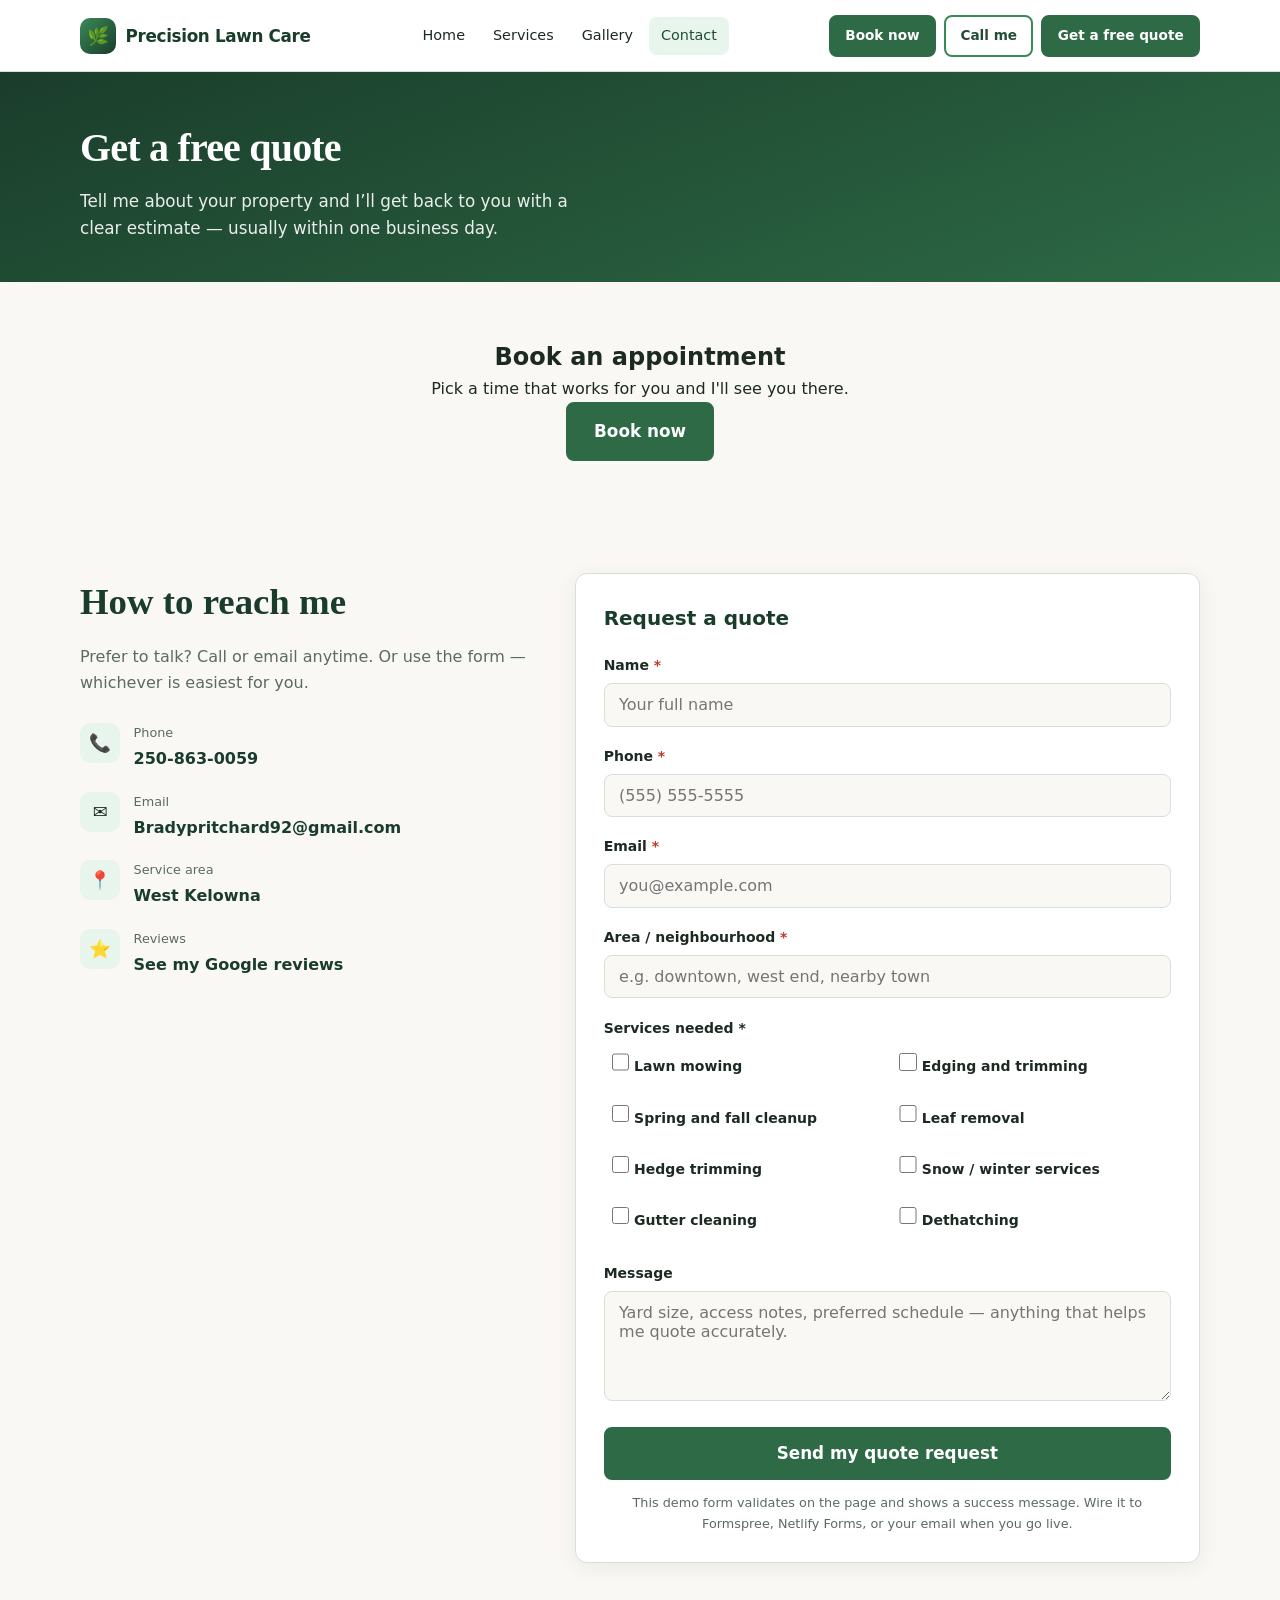
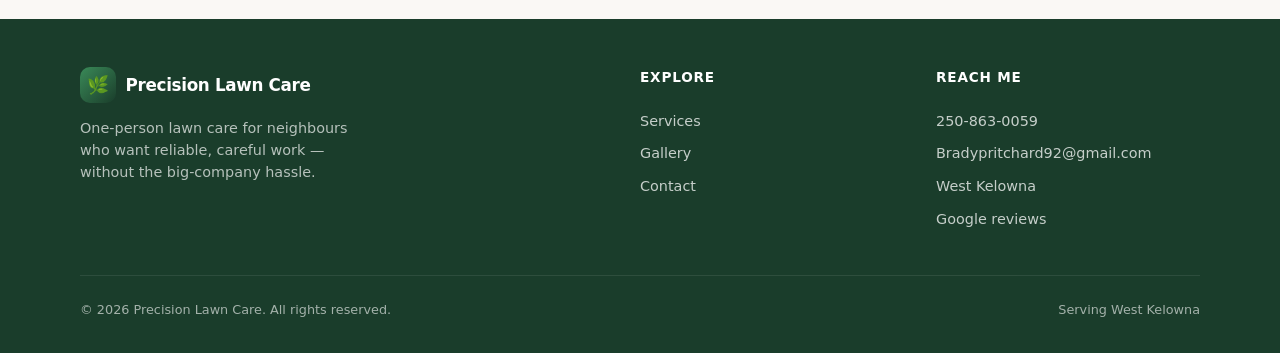
==== contact.html @ e1bf75f3 "Precision Lawn Care website" ====
<!DOCTYPE html>
<html lang="en-CA">
<head>
  <meta charset="UTF-8">
  <meta name="viewport" content="width=device-width, initial-scale=1">
  <meta name="description" content="Request a free lawn care quote from Precision Lawn Care. Call, email, or fill out the form — I reply promptly.">
  <title>Contact | Precision Lawn Care</title>
  <link rel="stylesheet" href="css/styles.css?v=3">
</head>
<body>
  <a class="skip-link" href="#main">Skip to content</a>

  <header class="site-header">
    <div class="container header-inner">
      <a href="index.html" class="logo" aria-label="Precision Lawn Care home">
        <span class="logo-mark" aria-hidden="true">🌿</span>
        Precision Lawn Care
      </a>
      <nav class="nav-desktop" aria-label="Primary">
        <a href="index.html">Home</a>
        <a href="services.html">Services</a>
        <a href="gallery.html">Gallery</a>
        <a href="contact.html" aria-current="page">Contact</a>
      </nav>
      <div class="header-actions">
        <a href="https://cal.com/brady-pritchard-fwduwt/lawncare-booking" target="_blank" rel="noopener noreferrer" class="btn btn-primary btn-sm book-now">Book now</a>
                <a href="tel:+12508630059" class="btn btn-secondary btn-sm">Call me</a>
        <a href="contact.html" class="btn btn-primary btn-sm">Get a free quote</a>
      </div>
      <button class="nav-toggle" type="button" aria-expanded="false" aria-controls="mobile-nav" aria-label="Open menu">
        <span></span><span></span><span></span>
      </button>
    </div>
    <nav id="mobile-nav" class="nav-mobile" aria-label="Mobile">
      <a href="index.html">Home</a>
      <a href="services.html">Services</a>
      <a href="gallery.html">Gallery</a>
      <a href="contact.html" aria-current="page">Contact</a>
    </nav>
  </header>

  <main id="main">
    <section class="page-hero">
      <div class="container">
        <h1>Get a free quote</h1>
        <p>Tell me about your property and I’ll get back to you with a clear estimate — usually within one business day.</p>
      </div>
    </section>

    <section class="section" id="book-now">
      <div class="container text-center">
        <h2>Book an appointment</h2>
        <p>Pick a time that works for you and I'll see you there.</p>
        <a href="https://cal.com/brady-pritchard-fwduwt/lawncare-booking" target="_blank" rel="noopener noreferrer" class="btn btn-primary btn-lg book-now">Book now</a>
      </div>
    </section>


    <section class="section">
      <div class="container">
        <div class="contact-layout">

          <aside class="contact-info">
            <h1>How to reach me</h1>
            <p>Prefer to talk? Call or email anytime. Or use the form — whichever is easiest for you.</p>

            <div class="contact-detail">
              <div class="contact-detail-icon" aria-hidden="true">📞</div>
              <div>
                <strong>Phone</strong>
                <a href="tel:+12508630059">250-863-0059</a>
              </div>
            </div>
            <div class="contact-detail">
              <div class="contact-detail-icon" aria-hidden="true">✉️</div>
              <div>
                <strong>Email</strong>
                <a href="mailto:Bradypritchard92@gmail.com">Bradypritchard92@gmail.com</a>
              </div>
            </div>
            <div class="contact-detail">
              <div class="contact-detail-icon" aria-hidden="true">📍</div>
              <div>
                <strong>Service area</strong>
                <span>West Kelowna</span>
              </div>
            </div>
            <div class="contact-detail">
              <div class="contact-detail-icon" aria-hidden="true">⭐</div>
              <div>
                <strong>Reviews</strong>
                <a href="https://share.google/43t8ysO9PD0ju9nMb" target="_blank" rel="noopener noreferrer">See my Google reviews</a>
              </div>
            </div>
          </aside>

          <div class="form-card">
            <div class="form-fields">
              <h2>Request a quote</h2>
              <form id="quote-form" action="#" method="post" novalidate>
                <div class="form-group">
                  <label for="name">Name <span class="req" aria-hidden="true">*</span></label>
                  <input type="text" id="name" name="name" autocomplete="name" required placeholder="Your full name">
                  <p class="error-msg" role="alert"></p>
                </div>
                <div class="form-group">
                  <label for="phone">Phone <span class="req" aria-hidden="true">*</span></label>
                  <input type="tel" id="phone" name="phone" autocomplete="tel" required placeholder="(555) 555-5555">
                  <p class="error-msg" role="alert"></p>
                </div>
                <div class="form-group">
                  <label for="email">Email <span class="req" aria-hidden="true">*</span></label>
                  <input type="email" id="email" name="email" autocomplete="email" required placeholder="you@example.com">
                  <p class="error-msg" role="alert"></p>
                </div>
                <div class="form-group">
                  <label for="area">Area / neighbourhood <span class="req" aria-hidden="true">*</span></label>
                  <input type="text" id="area" name="area" required placeholder="e.g. downtown, west end, nearby town">
                  <p class="error-msg" role="alert"></p>
                </div>
                <div class="form-group services-checkboxes">
                  <span class="label-like" id="services-label" style="display:block;font-size:0.875rem;font-weight:600;margin-bottom:0.5rem">Services needed <span class="req" aria-hidden="true">*</span></span>
                  <div class="checkbox-group" role="group" aria-labelledby="services-label">
                    <label class="checkbox-item"><input type="checkbox" name="services" value="Lawn mowing"> Lawn mowing</label>
                    <label class="checkbox-item"><input type="checkbox" name="services" value="Edging and trimming"> Edging and trimming</label>
                    <label class="checkbox-item"><input type="checkbox" name="services" value="Spring and fall cleanup"> Spring and fall cleanup</label>
                    <label class="checkbox-item"><input type="checkbox" name="services" value="Leaf removal"> Leaf removal</label>
                    <label class="checkbox-item"><input type="checkbox" name="services" value="Hedge trimming"> Hedge trimming</label>
                    <label class="checkbox-item"><input type="checkbox" name="services" value="Snow/winter services"> Snow / winter services</label>
                    <label class="checkbox-item"><input type="checkbox" name="services" value="Gutter cleaning"> Gutter cleaning</label>
                    <label class="checkbox-item"><input type="checkbox" name="services" value="Dethatching"> Dethatching</label>
                  </div>
                  <p class="error-msg" role="alert"></p>
                </div>
                <div class="form-group">
                  <label for="message">Message</label>
                  <textarea id="message" name="message" placeholder="Yard size, access notes, preferred schedule — anything that helps me quote accurately."></textarea>
                </div>
                <button type="submit" class="btn btn-primary btn-lg" style="width:100%">Send my quote request</button>
                <p style="font-size:0.8rem;color:var(--text-muted);margin-top:0.85rem;text-align:center">
                  This demo form validates on the page and shows a success message. Wire it to Formspree, Netlify Forms, or your email when you go live.
                </p>
              </form>
            </div>
            <div class="form-success" tabindex="-1" role="status" aria-live="polite">
              <div class="form-success-icon" aria-hidden="true">✓</div>
              <h3>Thanks — I’ve got your request</h3>
              <p>I’ll review the details and get back to you soon. If it’s urgent, call me at 250-863-0059.</p>
              <button type="button" id="form-reset" class="btn btn-secondary">Send another request</button>
            </div>
          </div>

        </div>
      </div>
    </section>
  </main>

  <footer class="site-footer">
    <div class="container">
      <div class="footer-grid">
        <div class="footer-brand">
          <a href="index.html" class="logo">
            <span class="logo-mark" aria-hidden="true">🌿</span>
            Precision Lawn Care
          </a>
          <p>One-person lawn care for neighbours who want reliable, careful work — without the big-company hassle.</p>
        </div>
        <div class="footer-col">
          <h4>Explore</h4>
          <a href="services.html">Services</a>
          <a href="gallery.html">Gallery</a>
          <a href="contact.html">Contact</a>
        </div>
        <div class="footer-col">
          <h4>Reach me</h4>
          <a href="tel:+12508630059">250-863-0059</a>
          <a href="mailto:Bradypritchard92@gmail.com">Bradypritchard92@gmail.com</a>
          <span>West Kelowna</span>
          <a href="https://share.google/43t8ysO9PD0ju9nMb" target="_blank" rel="noopener noreferrer">Google reviews</a>
        </div>
      </div>
      <div class="footer-bottom">
        <span>© 2026 Precision Lawn Care. All rights reserved.</span>
        <span>Serving West Kelowna</span>
      </div>
    </div>
  </footer>

  <div class="mobile-cta" role="region" aria-label="Quick actions">
    <a href="tel:+12508630059" class="btn btn-secondary">Call me</a>
    <a href="contact.html" class="btn btn-primary">Get a quote</a>
  </div>

  <script src="js/main.js"></script>
</body>
</html>
---- css/styles.css ----
/* Precision Lawn Care — modern green/earth, mobile-first */
:root {
  --green-900: #1a3d2b;
  --green-800: #234d36;
  --green-700: #2d6a45;
  --green-600: #3a8a58;
  --green-500: #4a9d68;
  --green-100: #e8f5ec;
  --green-50: #f3faf5;
  --earth-700: #6b5344;
  --earth-500: #8b7355;
  --earth-200: #e8e0d5;
  --earth-100: #f5f1eb;
  --cream: #faf8f5;
  --white: #ffffff;
  --text: #1c2a22;
  --text-muted: #5a6b60;
  --border: #d4e0d8;
  --shadow: 0 4px 20px rgba(26, 61, 43, 0.08);
  --shadow-lg: 0 12px 40px rgba(26, 61, 43, 0.12);
  --radius: 12px;
  --radius-sm: 8px;
  --header-h: 72px;
  --cta-bar-h: 64px;
  --font: "Segoe UI", system-ui, -apple-system, BlinkMacSystemFont, sans-serif;
  --font-display: Georgia, "Times New Roman", serif;
  --transition: 0.2s ease;
}

*, *::before, *::after { box-sizing: border-box; margin: 0; padding: 0; }

html { scroll-behavior: smooth; }

body {
  font-family: var(--font);
  color: var(--text);
  background: var(--cream);
  line-height: 1.6;
  padding-bottom: var(--cta-bar-h);
  -webkit-font-smoothing: antialiased;
}

img { max-width: 100%; height: auto; display: block; }
a { color: var(--green-700); text-decoration: none; transition: color var(--transition); }
a:hover { color: var(--green-900); }
a:focus-visible, button:focus-visible, input:focus-visible, textarea:focus-visible, select:focus-visible {
  outline: 3px solid var(--green-500);
  outline-offset: 2px;
}

.container {
  width: min(1120px, 100% - 2rem);
  margin-inline: auto;
}

/* —— Header —— */
.site-header {
  position: sticky;
  top: 0;
  z-index: 100;
  background: rgba(255, 255, 255, 0.95);
  backdrop-filter: blur(10px);
  border-bottom: 1px solid var(--border);
  height: var(--header-h);
}

.header-inner {
  display: flex;
  align-items: center;
  justify-content: space-between;
  height: var(--header-h);
  gap: 1rem;
}

.logo {
  display: flex;
  align-items: center;
  gap: 0.6rem;
  color: var(--green-900);
  font-weight: 700;
  font-size: 1.05rem;
  letter-spacing: -0.02em;
}
.logo:hover { color: var(--green-700); }
.logo-mark {
  width: 36px;
  height: 36px;
  background: linear-gradient(135deg, var(--green-600), var(--green-900));
  border-radius: 10px;
  display: grid;
  place-items: center;
  color: white;
  font-size: 1.1rem;
  flex-shrink: 0;
}

.nav-desktop {
  display: none;
  align-items: center;
  gap: 0.25rem;
}
.nav-desktop a {
  color: var(--text);
  font-size: 0.9rem;
  font-weight: 500;
  padding: 0.45rem 0.75rem;
  border-radius: var(--radius-sm);
}
.nav-desktop a:hover,
.nav-desktop a[aria-current="page"] {
  background: var(--green-100);
  color: var(--green-800);
}

.header-actions {
  display: none;
  align-items: center;
  gap: 0.5rem;
}

.nav-toggle {
  display: flex;
  flex-direction: column;
  justify-content: center;
  gap: 5px;
  width: 44px;
  height: 44px;
  border: none;
  background: transparent;
  cursor: pointer;
  padding: 10px;
  border-radius: var(--radius-sm);
}
.nav-toggle span {
  display: block;
  height: 2px;
  background: var(--green-900);
  border-radius: 1px;
  transition: var(--transition);
}
.nav-toggle[aria-expanded="true"] span:nth-child(1) {
  transform: translateY(7px) rotate(45deg);
}
.nav-toggle[aria-expanded="true"] span:nth-child(2) { opacity: 0; }
.nav-toggle[aria-expanded="true"] span:nth-child(3) {
  transform: translateY(-7px) rotate(-45deg);
}

.nav-mobile {
  display: none;
  position: absolute;
  top: var(--header-h);
  left: 0;
  right: 0;
  background: var(--white);
  border-bottom: 1px solid var(--border);
  padding: 1rem;
  box-shadow: var(--shadow);
}
.nav-mobile.is-open { display: block; }
.nav-mobile a {
  display: block;
  padding: 0.85rem 1rem;
  color: var(--text);
  font-weight: 500;
  border-radius: var(--radius-sm);
}
.nav-mobile a:hover,
.nav-mobile a[aria-current="page"] {
  background: var(--green-100);
  color: var(--green-800);
}

@media (min-width: 900px) {
  .nav-desktop, .header-actions { display: flex; }
  .nav-toggle { display: none; }
  .nav-mobile { display: none !important; }
}

/* —— Buttons —— */
.btn {
  display: inline-flex;
  align-items: center;
  justify-content: center;
  gap: 0.4rem;
  padding: 0.7rem 1.25rem;
  font-size: 0.95rem;
  font-weight: 600;
  font-family: inherit;
  border-radius: var(--radius-sm);
  border: 2px solid transparent;
  cursor: pointer;
  transition: background var(--transition), color var(--transition), border-color var(--transition), transform var(--transition);
  text-decoration: none;
  white-space: nowrap;
}
.btn:active { transform: scale(0.98); }
.btn-primary {
  background: var(--green-700);
  color: white;
  border-color: var(--green-700);
}
.btn-primary:hover { background: var(--green-900); border-color: var(--green-900); color: white; }
.btn-secondary {
  background: transparent;
  color: var(--green-800);
  border-color: var(--green-600);
}
.btn-secondary:hover { background: var(--green-100); color: var(--green-900); }
.btn-ghost {
  background: rgba(255,255,255,0.15);
  color: white;
  border-color: rgba(255,255,255,0.4);
}
.btn-ghost:hover { background: rgba(255,255,255,0.25); color: white; }
.btn-lg { padding: 0.9rem 1.6rem; font-size: 1.05rem; }
.btn-sm { padding: 0.5rem 0.9rem; font-size: 0.85rem; }

/* —— Mobile sticky CTA —— */
.mobile-cta {
  position: fixed;
  bottom: 0;
  left: 0;
  right: 0;
  z-index: 99;
  display: flex;
  gap: 0.5rem;
  padding: 0.65rem 1rem;
  background: var(--white);
  border-top: 1px solid var(--border);
  box-shadow: 0 -4px 20px rgba(26, 61, 43, 0.1);
  height: var(--cta-bar-h);
}
.mobile-cta .btn { flex: 1; }
@media (min-width: 900px) {
  .mobile-cta { display: none; }
  body { padding-bottom: 0; }
}

/* —— Hero —— */
.hero {
  background: linear-gradient(160deg, var(--green-900) 0%, var(--green-700) 55%, var(--green-600) 100%);
  color: white;
  padding: 3.5rem 0 4rem;
  position: relative;
  overflow: hidden;
}
.hero::after {
  content: "";
  position: absolute;
  bottom: -40px;
  right: -40px;
  width: 280px;
  height: 280px;
  background: rgba(255,255,255,0.04);
  border-radius: 50%;
}
.hero-inner { position: relative; z-index: 1; max-width: 640px; }
.hero-badge {
  display: inline-block;
  background: rgba(255,255,255,0.15);
  padding: 0.35rem 0.85rem;
  border-radius: 999px;
  font-size: 0.8rem;
  font-weight: 600;
  letter-spacing: 0.02em;
  margin-bottom: 1.25rem;
}
.hero h1 {
  font-family: var(--font-display);
  font-size: clamp(2rem, 5vw, 3rem);
  font-weight: 700;
  line-height: 1.2;
  margin-bottom: 1rem;
  letter-spacing: -0.02em;
}
.hero p {
  font-size: 1.1rem;
  opacity: 0.92;
  margin-bottom: 1.75rem;
  max-width: 520px;
}
.hero-actions {
  display: flex;
  flex-wrap: wrap;
  gap: 0.75rem;
}

/* —— Sections —— */
.section { padding: 3.5rem 0; }
.section-alt { background: var(--white); }
.section-earth { background: var(--earth-100); }
.section-header {
  text-align: center;
  max-width: 560px;
  margin: 0 auto 2.5rem;
}
.section-header h2 {
  font-family: var(--font-display);
  font-size: clamp(1.6rem, 3vw, 2.1rem);
  color: var(--green-900);
  margin-bottom: 0.6rem;
  letter-spacing: -0.02em;
}
.section-header p { color: var(--text-muted); font-size: 1.05rem; }
.section-label {
  display: block;
  font-size: 0.75rem;
  font-weight: 700;
  text-transform: uppercase;
  letter-spacing: 0.08em;
  color: var(--green-600);
  margin-bottom: 0.5rem;
}

/* —— Service cards —— */
.services-grid {
  display: grid;
  grid-template-columns: 1fr;
  gap: 1.25rem;
}
@media (min-width: 600px) {
  .services-grid { grid-template-columns: repeat(2, 1fr); }
}
@media (min-width: 900px) {
  .services-grid { grid-template-columns: repeat(4, 1fr); }
}

.service-card {
  background: var(--white);
  border: 1px solid var(--border);
  border-radius: var(--radius);
  padding: 1.5rem;
  transition: box-shadow var(--transition), transform var(--transition);
}
.service-card:hover {
  box-shadow: var(--shadow);
  transform: translateY(-2px);
}
.service-icon {
  width: 48px;
  height: 48px;
  background: var(--green-100);
  border-radius: 12px;
  display: grid;
  place-items: center;
  font-size: 1.4rem;
  margin-bottom: 1rem;
}
.service-card h3 {
  font-size: 1.05rem;
  color: var(--green-900);
  margin-bottom: 0.4rem;
}
.service-card p {
  font-size: 0.9rem;
  color: var(--text-muted);
  line-height: 1.55;
}
.service-card a.card-link {
  display: inline-block;
  margin-top: 0.85rem;
  font-size: 0.875rem;
  font-weight: 600;
}

/* Service detail pages sections */
.service-detail {
  display: grid;
  gap: 2rem;
  margin-bottom: 2.5rem;
  padding-bottom: 2.5rem;
  border-bottom: 1px solid var(--border);
}
.service-detail:last-of-type { border-bottom: none; margin-bottom: 0; }
.service-detail-icon {
  width: 56px;
  height: 56px;
  background: var(--green-100);
  border-radius: 14px;
  display: grid;
  place-items: center;
  font-size: 1.6rem;
  margin-bottom: 0.75rem;
}
.service-detail h2 {
  font-family: var(--font-display);
  font-size: 1.5rem;
  color: var(--green-900);
  margin-bottom: 0.6rem;
}
.service-detail p { color: var(--text-muted); margin-bottom: 0.75rem; }
.service-detail ul {
  list-style: none;
  display: grid;
  gap: 0.4rem;
}
.service-detail li {
  padding-left: 1.4rem;
  position: relative;
  color: var(--text);
  font-size: 0.95rem;
}
.service-detail li::before {
  content: "✓";
  position: absolute;
  left: 0;
  color: var(--green-600);
  font-weight: 700;
}

@media (min-width: 700px) {
  .service-detail {
    grid-template-columns: 1fr 1fr;
    align-items: start;
    gap: 3rem;
  }
  .service-detail:nth-child(even) .service-detail-body { order: -1; }
}

/* —— Reviews —— */
.reviews-strip {
  display: grid;
  gap: 1.25rem;
}
@media (min-width: 700px) {
  .reviews-strip { grid-template-columns: repeat(3, 1fr); }
}
.review-card {
  background: var(--white);
  border: 1px solid var(--border);
  border-radius: var(--radius);
  padding: 1.5rem;
}
.review-stars {
  color: #d4a017;
  letter-spacing: 2px;
  margin-bottom: 0.75rem;
  font-size: 0.95rem;
}
.review-card blockquote {
  font-size: 0.95rem;
  color: var(--text);
  margin-bottom: 1rem;
  font-style: italic;
  line-height: 1.55;
}
.review-author {
  font-size: 0.85rem;
  font-weight: 600;
  color: var(--green-800);
}
.review-meta {
  font-size: 0.8rem;
  color: var(--text-muted);
  font-weight: 400;
}

/* —— Photo strip —— */
.photo-strip {
  display: grid;
  grid-template-columns: repeat(2, 1fr);
  gap: 0.75rem;
}
@media (min-width: 700px) {
  .photo-strip { grid-template-columns: repeat(4, 1fr); }
}
.photo-strip-item {
  display: block;
  aspect-ratio: 4/3;
  border-radius: var(--radius);
  overflow: hidden;
  border: 1px solid var(--border);
  background: var(--earth-100);
}
.photo-strip-item img {
  width: 100%;
  height: 100%;
  object-fit: cover;
  display: block;
  transition: transform 0.25s ease;
}
.photo-strip-item:hover img {
  transform: scale(1.03);
}

/* —— CTA banner —— */
.cta-banner {
  background: linear-gradient(135deg, var(--green-800), var(--green-600));
  color: white;
  border-radius: var(--radius);
  padding: 2.5rem 2rem;
  text-align: center;
}
.cta-banner h2 {
  font-family: var(--font-display);
  font-size: clamp(1.4rem, 3vw, 1.9rem);
  margin-bottom: 0.6rem;
}
.cta-banner p {
  opacity: 0.9;
  margin-bottom: 1.5rem;
  max-width: 440px;
  margin-inline: auto;
}
.cta-banner .hero-actions { justify-content: center; }

/* —— Pricing —— */
.pricing-grid {
  display: grid;
  gap: 1.25rem;
}
@media (min-width: 600px) {
  .pricing-grid { grid-template-columns: repeat(2, 1fr); }
}
@media (min-width: 900px) {
  .pricing-grid { grid-template-columns: repeat(3, 1fr); }
}
.price-card {
  background: var(--white);
  border: 1px solid var(--border);
  border-radius: var(--radius);
  padding: 1.75rem;
  display: flex;
  flex-direction: column;
}
.price-card.featured {
  border-color: var(--green-600);
  box-shadow: var(--shadow);
  position: relative;
}
.price-card.featured::before {
  content: "Most requested";
  position: absolute;
  top: -0.65rem;
  left: 1.25rem;
  background: var(--green-700);
  color: white;
  font-size: 0.7rem;
  font-weight: 700;
  padding: 0.25rem 0.65rem;
  border-radius: 999px;
  text-transform: uppercase;
  letter-spacing: 0.04em;
}
.price-card h3 {
  font-size: 1.1rem;
  color: var(--green-900);
  margin-bottom: 0.35rem;
}
.price-card .price-note {
  font-size: 0.8rem;
  color: var(--text-muted);
  margin-bottom: 1rem;
}
.price-amount {
  font-size: 2rem;
  font-weight: 700;
  color: var(--green-800);
  margin-bottom: 0.25rem;
}
.price-amount span {
  font-size: 0.9rem;
  font-weight: 500;
  color: var(--text-muted);
}
.price-card ul {
  list-style: none;
  margin: 1.25rem 0 1.5rem;
  flex: 1;
}
.price-card li {
  font-size: 0.9rem;
  padding: 0.35rem 0;
  padding-left: 1.3rem;
  position: relative;
  color: var(--text);
}
.price-card li::before {
  content: "·";
  position: absolute;
  left: 0.35rem;
  color: var(--green-600);
  font-weight: 700;
  font-size: 1.2rem;
  line-height: 1;
}
.pricing-disclaimer {
  text-align: center;
  font-size: 0.875rem;
  color: var(--text-muted);
  max-width: 640px;
  margin: 2rem auto 0;
  padding: 1rem 1.25rem;
  background: var(--earth-100);
  border-radius: var(--radius-sm);
}

/* —— Gallery —— */
.gallery-grid {
  display: grid;
  grid-template-columns: 1fr;
  gap: 1rem;
}
@media (min-width: 500px) {
  .gallery-grid { grid-template-columns: repeat(2, 1fr); }
}
@media (min-width: 900px) {
  .gallery-grid { grid-template-columns: repeat(3, 1fr); }
}
.gallery-item {
  display: block;
  aspect-ratio: 4/3;
  border-radius: var(--radius);
  overflow: hidden;
  border: 1px solid var(--border);
  background: var(--earth-100);
}
.gallery-item img {
  width: 100%;
  height: 100%;
  object-fit: cover;
  display: block;
  transition: transform 0.25s ease;
}
.gallery-item:hover img {
  transform: scale(1.03);
}
.gallery-more {
  margin-top: 1.75rem;
}

/* —— About —— */
.about-layout {
  display: grid;
  gap: 2.5rem;
  align-items: center;
}
@media (min-width: 800px) {
  .about-layout { grid-template-columns: 1fr 1.2fr; gap: 3.5rem; }
}
.about-portrait {
  aspect-ratio: 4/5;
  border-radius: var(--radius);
  background: linear-gradient(160deg, var(--green-700), var(--earth-500));
  display: grid;
  place-items: center;
  color: white;
  text-align: center;
  padding: 2rem;
}
.about-portrait .portrait-icon { font-size: 4rem; margin-bottom: 1rem; }
.about-portrait p { font-size: 0.9rem; opacity: 0.85; }
.about-content h1 {
  font-family: var(--font-display);
  font-size: clamp(1.8rem, 3vw, 2.4rem);
  color: var(--green-900);
  margin-bottom: 1rem;
}
.about-content p {
  color: var(--text-muted);
  margin-bottom: 1rem;
  font-size: 1.05rem;
}
.about-values {
  display: grid;
  gap: 1rem;
  margin-top: 1.75rem;
}
@media (min-width: 500px) {
  .about-values { grid-template-columns: repeat(3, 1fr); }
}
.value-item {
  background: var(--green-50);
  border-radius: var(--radius-sm);
  padding: 1.1rem;
}
.value-item strong {
  display: block;
  color: var(--green-900);
  font-size: 0.9rem;
  margin-bottom: 0.25rem;
}
.value-item span {
  font-size: 0.8rem;
  color: var(--text-muted);
}

/* —— Contact / Form —— */
.contact-layout {
  display: grid;
  gap: 2.5rem;
}
@media (min-width: 800px) {
  .contact-layout { grid-template-columns: 1fr 1.4fr; gap: 3rem; }
}
.contact-info h1 {
  font-family: var(--font-display);
  font-size: clamp(1.8rem, 3vw, 2.3rem);
  color: var(--green-900);
  margin-bottom: 0.75rem;
}
.contact-info > p {
  color: var(--text-muted);
  margin-bottom: 1.75rem;
}
.contact-detail {
  display: flex;
  gap: 0.85rem;
  margin-bottom: 1.25rem;
  align-items: flex-start;
}
.contact-detail-icon {
  width: 40px;
  height: 40px;
  background: var(--green-100);
  border-radius: 10px;
  display: grid;
  place-items: center;
  flex-shrink: 0;
  font-size: 1.1rem;
}
.contact-detail strong {
  display: block;
  font-size: 0.8rem;
  color: var(--text-muted);
  font-weight: 500;
  margin-bottom: 0.15rem;
}
.contact-detail a, .contact-detail span {
  font-weight: 600;
  color: var(--green-900);
  font-size: 1rem;
}

.form-card {
  background: var(--white);
  border: 1px solid var(--border);
  border-radius: var(--radius);
  padding: 1.75rem;
  box-shadow: var(--shadow);
}
.form-card h2 {
  font-size: 1.25rem;
  color: var(--green-900);
  margin-bottom: 1.25rem;
}
.form-group { margin-bottom: 1.15rem; }
.form-group label {
  display: block;
  font-size: 0.875rem;
  font-weight: 600;
  color: var(--text);
  margin-bottom: 0.4rem;
}
.form-group label .req { color: #c0392b; }
.form-group input,
.form-group textarea,
.form-group select {
  width: 100%;
  padding: 0.7rem 0.9rem;
  font-size: 1rem;
  font-family: inherit;
  border: 1.5px solid var(--border);
  border-radius: var(--radius-sm);
  background: var(--cream);
  color: var(--text);
  transition: border-color var(--transition), background var(--transition);
}
.form-group input:hover,
.form-group textarea:hover {
  border-color: var(--green-500);
}
.form-group input:focus,
.form-group textarea:focus {
  border-color: var(--green-600);
  background: white;
  outline: none;
  box-shadow: 0 0 0 3px rgba(74, 157, 104, 0.2);
}
.form-group textarea { min-height: 110px; resize: vertical; }
.form-group .error-msg {
  display: none;
  font-size: 0.8rem;
  color: #c0392b;
  margin-top: 0.35rem;
}
.form-group.has-error input,
.form-group.has-error textarea {
  border-color: #c0392b;
}
.form-group.has-error .error-msg { display: block; }

.checkbox-group {
  display: grid;
  grid-template-columns: 1fr;
  gap: 0.5rem;
}
@media (min-width: 500px) {
  .checkbox-group { grid-template-columns: 1fr 1fr; }
}
.checkbox-item {
  display: flex;
  align-items: center;
  gap: 0.55rem;
  font-size: 0.9rem;
  font-weight: 400;
  cursor: pointer;
  padding: 0.4rem 0.5rem;
  border-radius: 6px;
}
.checkbox-item:hover { background: var(--green-50); }
.checkbox-item input {
  width: 1.1rem;
  height: 1.1rem;
  accent-color: var(--green-700);
  cursor: pointer;
  flex-shrink: 0;
}

.form-success {
  display: none;
  text-align: center;
  padding: 2.5rem 1.5rem;
}
.form-success.is-visible { display: block; }
.form-card.is-submitted .form-fields { display: none; }
.form-success-icon {
  width: 64px;
  height: 64px;
  background: var(--green-100);
  border-radius: 50%;
  display: grid;
  place-items: center;
  margin: 0 auto 1.25rem;
  font-size: 1.75rem;
  color: var(--green-700);
}
.form-success h3 {
  color: var(--green-900);
  margin-bottom: 0.5rem;
  font-size: 1.3rem;
}
.form-success p { color: var(--text-muted); margin-bottom: 1.5rem; }

/* —— Page hero (inner pages) —— */
.page-hero {
  background: linear-gradient(160deg, var(--green-900), var(--green-700));
  color: white;
  padding: 2.75rem 0 2.5rem;
}
.page-hero h1 {
  font-family: var(--font-display);
  font-size: clamp(1.8rem, 4vw, 2.5rem);
  margin-bottom: 0.5rem;
  letter-spacing: -0.02em;
}
.page-hero p {
  opacity: 0.9;
  font-size: 1.05rem;
  max-width: 520px;
}

/* —— Footer —— */
.site-footer {
  background: var(--green-900);
  color: rgba(255,255,255,0.85);
  padding: 3rem 0 2rem;
  margin-top: 0;
}
.footer-grid {
  display: grid;
  gap: 2rem;
  margin-bottom: 2.5rem;
}
@media (min-width: 600px) {
  .footer-grid { grid-template-columns: 2fr 1fr 1fr; }
}
.footer-brand .logo { color: white; margin-bottom: 0.85rem; }
.footer-brand .logo:hover { color: var(--green-100); }
.footer-brand p {
  font-size: 0.9rem;
  line-height: 1.55;
  max-width: 280px;
  opacity: 0.8;
}
.footer-col h4 {
  color: white;
  font-size: 0.85rem;
  text-transform: uppercase;
  letter-spacing: 0.06em;
  margin-bottom: 1rem;
}
.footer-col a, .footer-col span {
  display: block;
  color: rgba(255,255,255,0.75);
  font-size: 0.9rem;
  padding: 0.3rem 0;
}
.footer-col a:hover { color: white; }
.footer-bottom {
  border-top: 1px solid rgba(255,255,255,0.12);
  padding-top: 1.5rem;
  display: flex;
  flex-wrap: wrap;
  gap: 0.75rem;
  justify-content: space-between;
  font-size: 0.8rem;
  opacity: 0.7;
}

/* —— Utilities —— */
.text-center { text-align: center; }
.mt-2 { margin-top: 2rem; }
.sr-only {
  position: absolute;
  width: 1px;
  height: 1px;
  padding: 0;
  margin: -1px;
  overflow: hidden;
  clip: rect(0,0,0,0);
  border: 0;
}

/* Skip link */
.skip-link {
  position: absolute;
  top: -100%;
  left: 1rem;
  background: var(--green-900);
  color: white;
  padding: 0.75rem 1.25rem;
  z-index: 200;
  border-radius: var(--radius-sm);
  font-weight: 600;
}
.skip-link:focus { top: 1rem; }

/* Book now button in hero: high-contrast on green */
.hero .book-now, .hero .btn-primary { background:#ffffff; color:#1f4d2b; border:2px solid #ffffff; }
.hero .book-now:hover, .hero .book-now:focus-visible, .hero .btn-primary:hover, .hero .btn-primary:focus-visible { background:#f1f7ef; color:#173a20; }
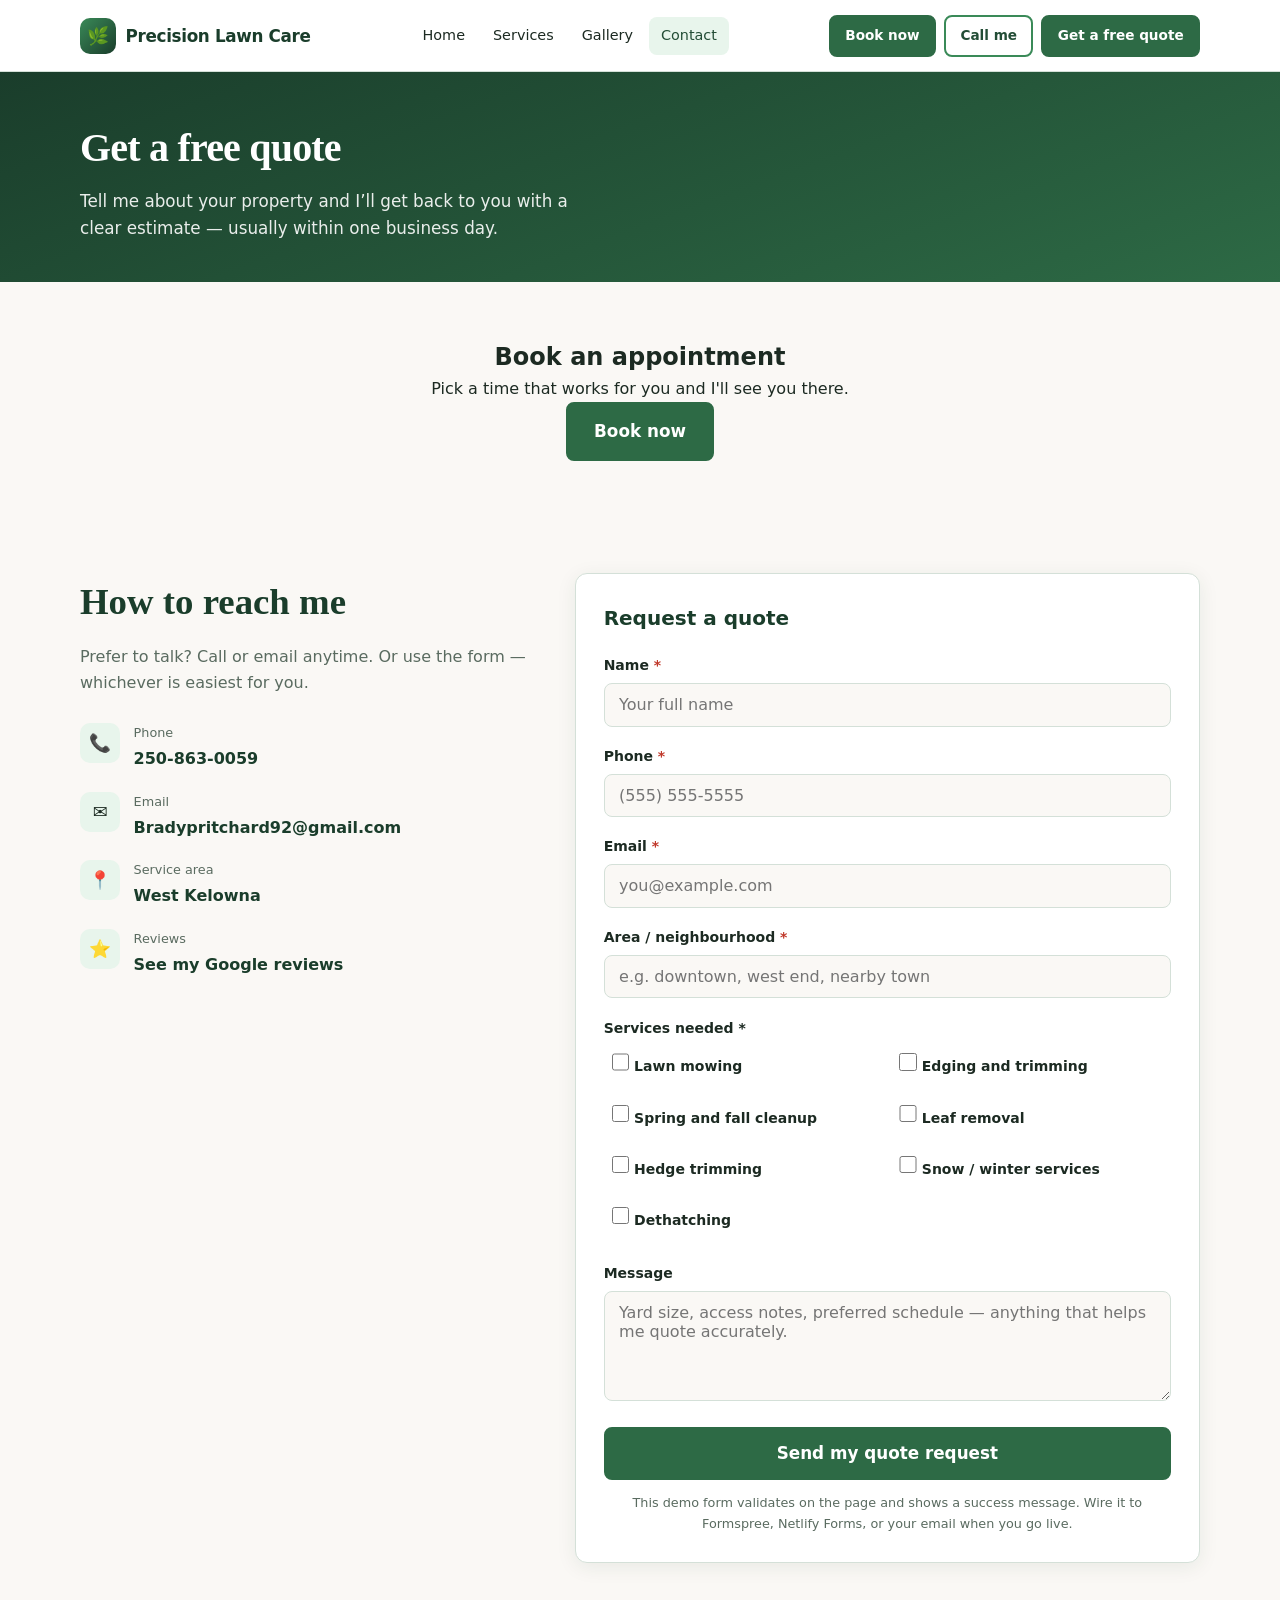
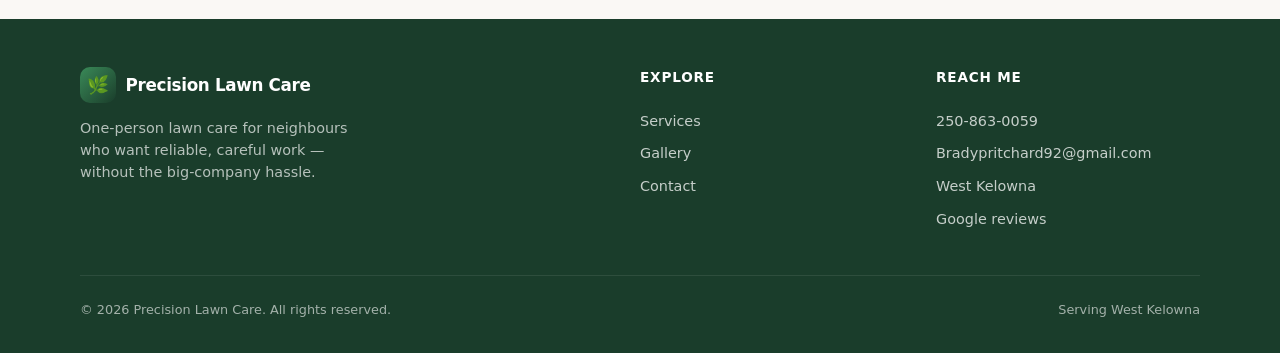
==== commit 4f163b37: "Remove gutter cleaning service" ====
--- a/contact.html
+++ b/contact.html
@@ -5,7 +5,7 @@
   <meta name="viewport" content="width=device-width, initial-scale=1">
   <meta name="description" content="Request a free lawn care quote from Precision Lawn Care. Call, email, or fill out the form — I reply promptly.">
   <title>Contact | Precision Lawn Care</title>
-  <link rel="stylesheet" href="css/styles.css?v=3">
+  <link rel="stylesheet" href="css/styles.css?v=4">
 </head>
 <body>
   <a class="skip-link" href="#main">Skip to content</a>
@@ -127,7 +127,6 @@
                     <label class="checkbox-item"><input type="checkbox" name="services" value="Leaf removal"> Leaf removal</label>
                     <label class="checkbox-item"><input type="checkbox" name="services" value="Hedge trimming"> Hedge trimming</label>
                     <label class="checkbox-item"><input type="checkbox" name="services" value="Snow/winter services"> Snow / winter services</label>
-                    <label class="checkbox-item"><input type="checkbox" name="services" value="Gutter cleaning"> Gutter cleaning</label>
                     <label class="checkbox-item"><input type="checkbox" name="services" value="Dethatching"> Dethatching</label>
                   </div>
                   <p class="error-msg" role="alert"></p>
--- a/css/styles.css
+++ b/css/styles.css
@@ -418,44 +418,6 @@
   .service-detail:nth-child(even) .service-detail-body { order: -1; }
 }
 
-/* —— Reviews —— */
-.reviews-strip {
-  display: grid;
-  gap: 1.25rem;
-}
-@media (min-width: 700px) {
-  .reviews-strip { grid-template-columns: repeat(3, 1fr); }
-}
-.review-card {
-  background: var(--white);
-  border: 1px solid var(--border);
-  border-radius: var(--radius);
-  padding: 1.5rem;
-}
-.review-stars {
-  color: #d4a017;
-  letter-spacing: 2px;
-  margin-bottom: 0.75rem;
-  font-size: 0.95rem;
-}
-.review-card blockquote {
-  font-size: 0.95rem;
-  color: var(--text);
-  margin-bottom: 1rem;
-  font-style: italic;
-  line-height: 1.55;
-}
-.review-author {
-  font-size: 0.85rem;
-  font-weight: 600;
-  color: var(--green-800);
-}
-.review-meta {
-  font-size: 0.8rem;
-  color: var(--text-muted);
-  font-weight: 400;
-}
-
 /* —— Photo strip —— */
 .photo-strip {
   display: grid;
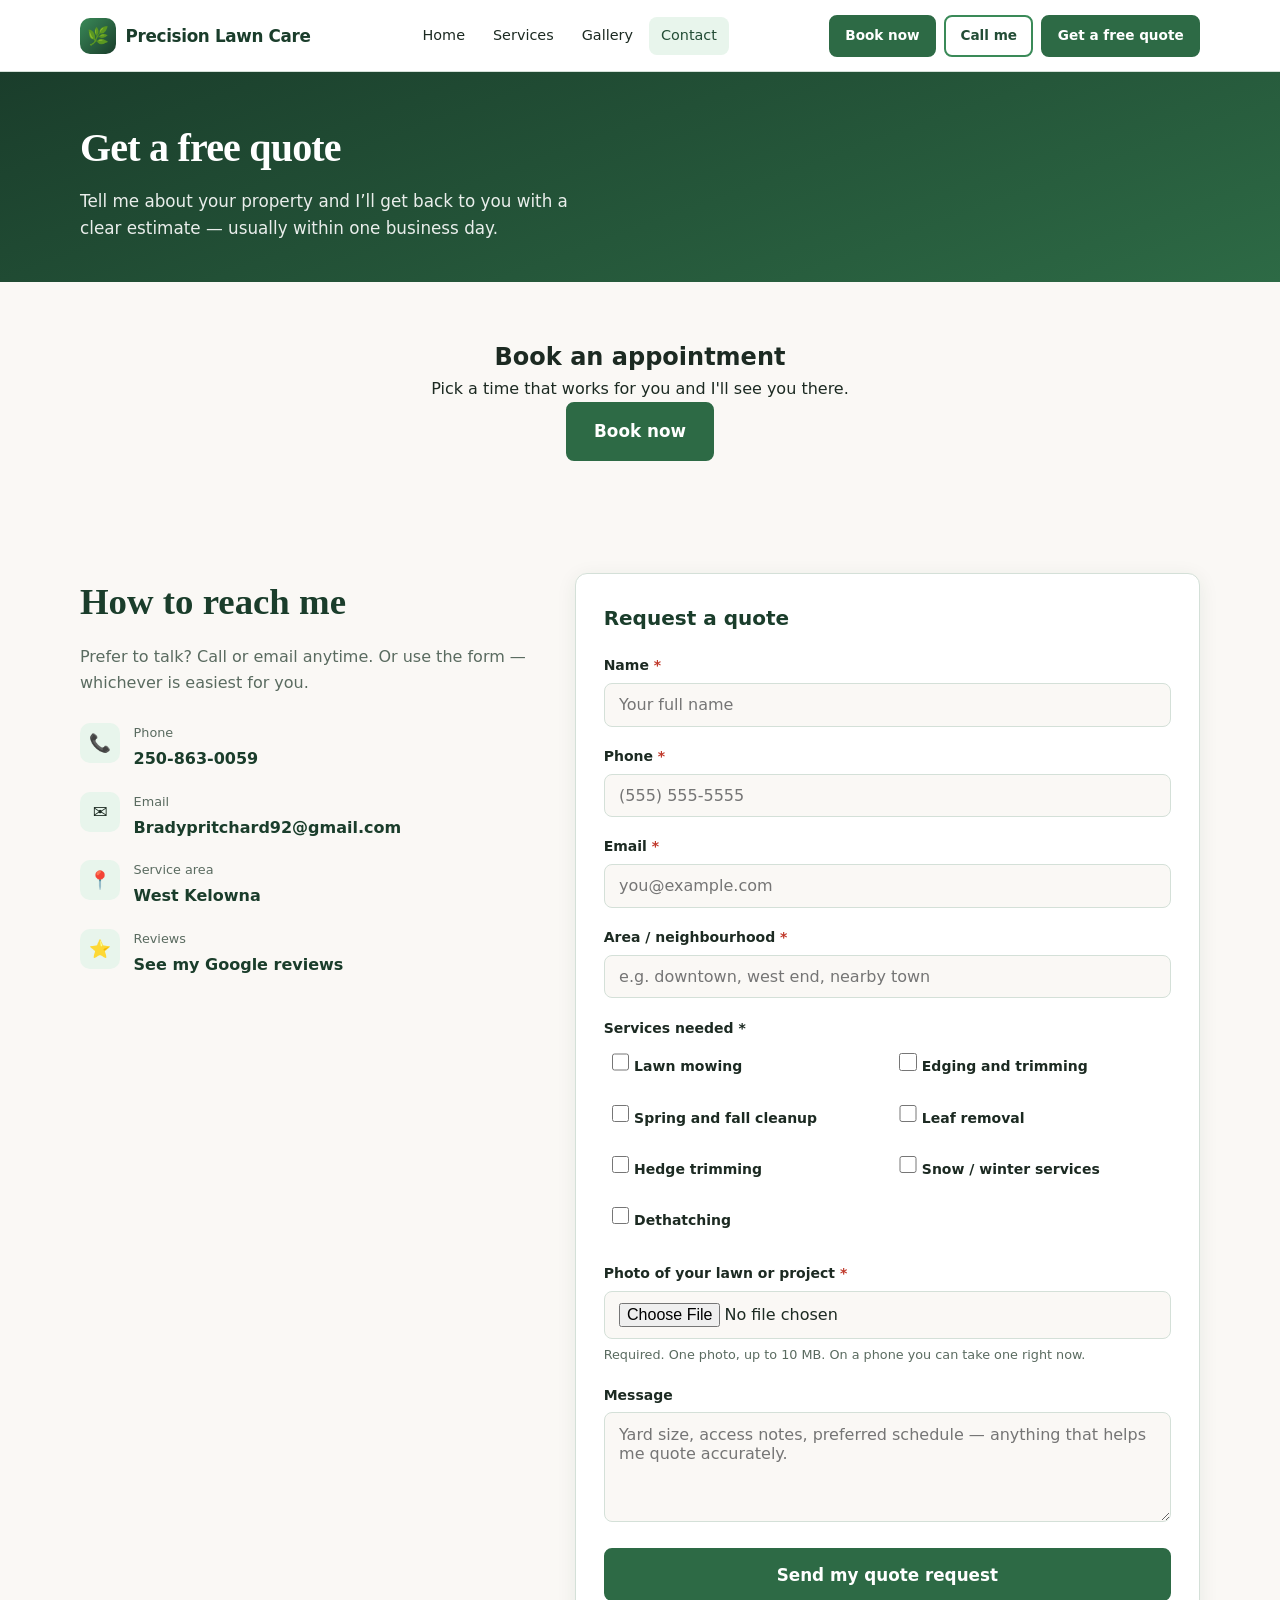
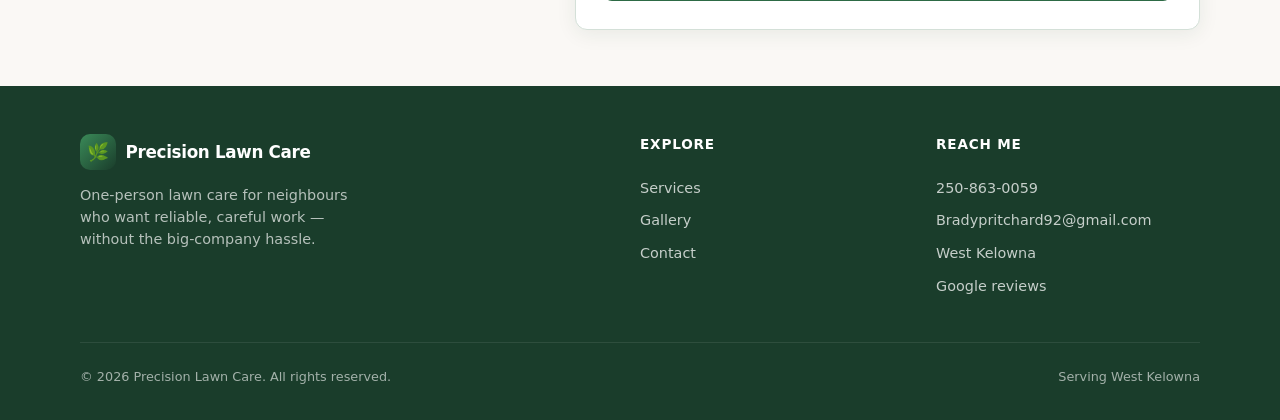
==== commit 336e884e: "Quote form: required photo upload field" ====
--- a/contact.html
+++ b/contact.html
@@ -5,7 +5,7 @@
   <meta name="viewport" content="width=device-width, initial-scale=1">
   <meta name="description" content="Request a free lawn care quote from Precision Lawn Care. Call, email, or fill out the form — I reply promptly.">
   <title>Contact | Precision Lawn Care</title>
-  <link rel="stylesheet" href="css/styles.css?v=4">
+  <link rel="stylesheet" href="css/styles.css?v=5">
 </head>
 <body>
   <a class="skip-link" href="#main">Skip to content</a>
@@ -132,13 +132,16 @@
                   <p class="error-msg" role="alert"></p>
                 </div>
                 <div class="form-group">
+                  <label for="photo">Photo of your lawn or project <span class="req" aria-hidden="true">*</span></label>
+                  <input type="file" id="photo" name="attachment" accept="image/*" required aria-describedby="photo-help">
+                  <p id="photo-help" style="font-size:0.8rem;color:var(--text-muted);margin-top:0.35rem">Required. One photo, up to 10 MB. On a phone you can take one right now.</p>
+                  <p class="error-msg" role="alert"></p>
+                </div>
+                <div class="form-group">
                   <label for="message">Message</label>
                   <textarea id="message" name="message" placeholder="Yard size, access notes, preferred schedule — anything that helps me quote accurately."></textarea>
                 </div>
                 <button type="submit" class="btn btn-primary btn-lg" style="width:100%">Send my quote request</button>
-                <p style="font-size:0.8rem;color:var(--text-muted);margin-top:0.85rem;text-align:center">
-                  This demo form validates on the page and shows a success message. Wire it to Formspree, Netlify Forms, or your email when you go live.
-                </p>
               </form>
             </div>
             <div class="form-success" tabindex="-1" role="status" aria-live="polite">
@@ -190,6 +193,6 @@
     <a href="contact.html" class="btn btn-primary">Get a quote</a>
   </div>
 
-  <script src="js/main.js"></script>
+  <script src="js/main.js?v=5"></script>
 </body>
 </html>
